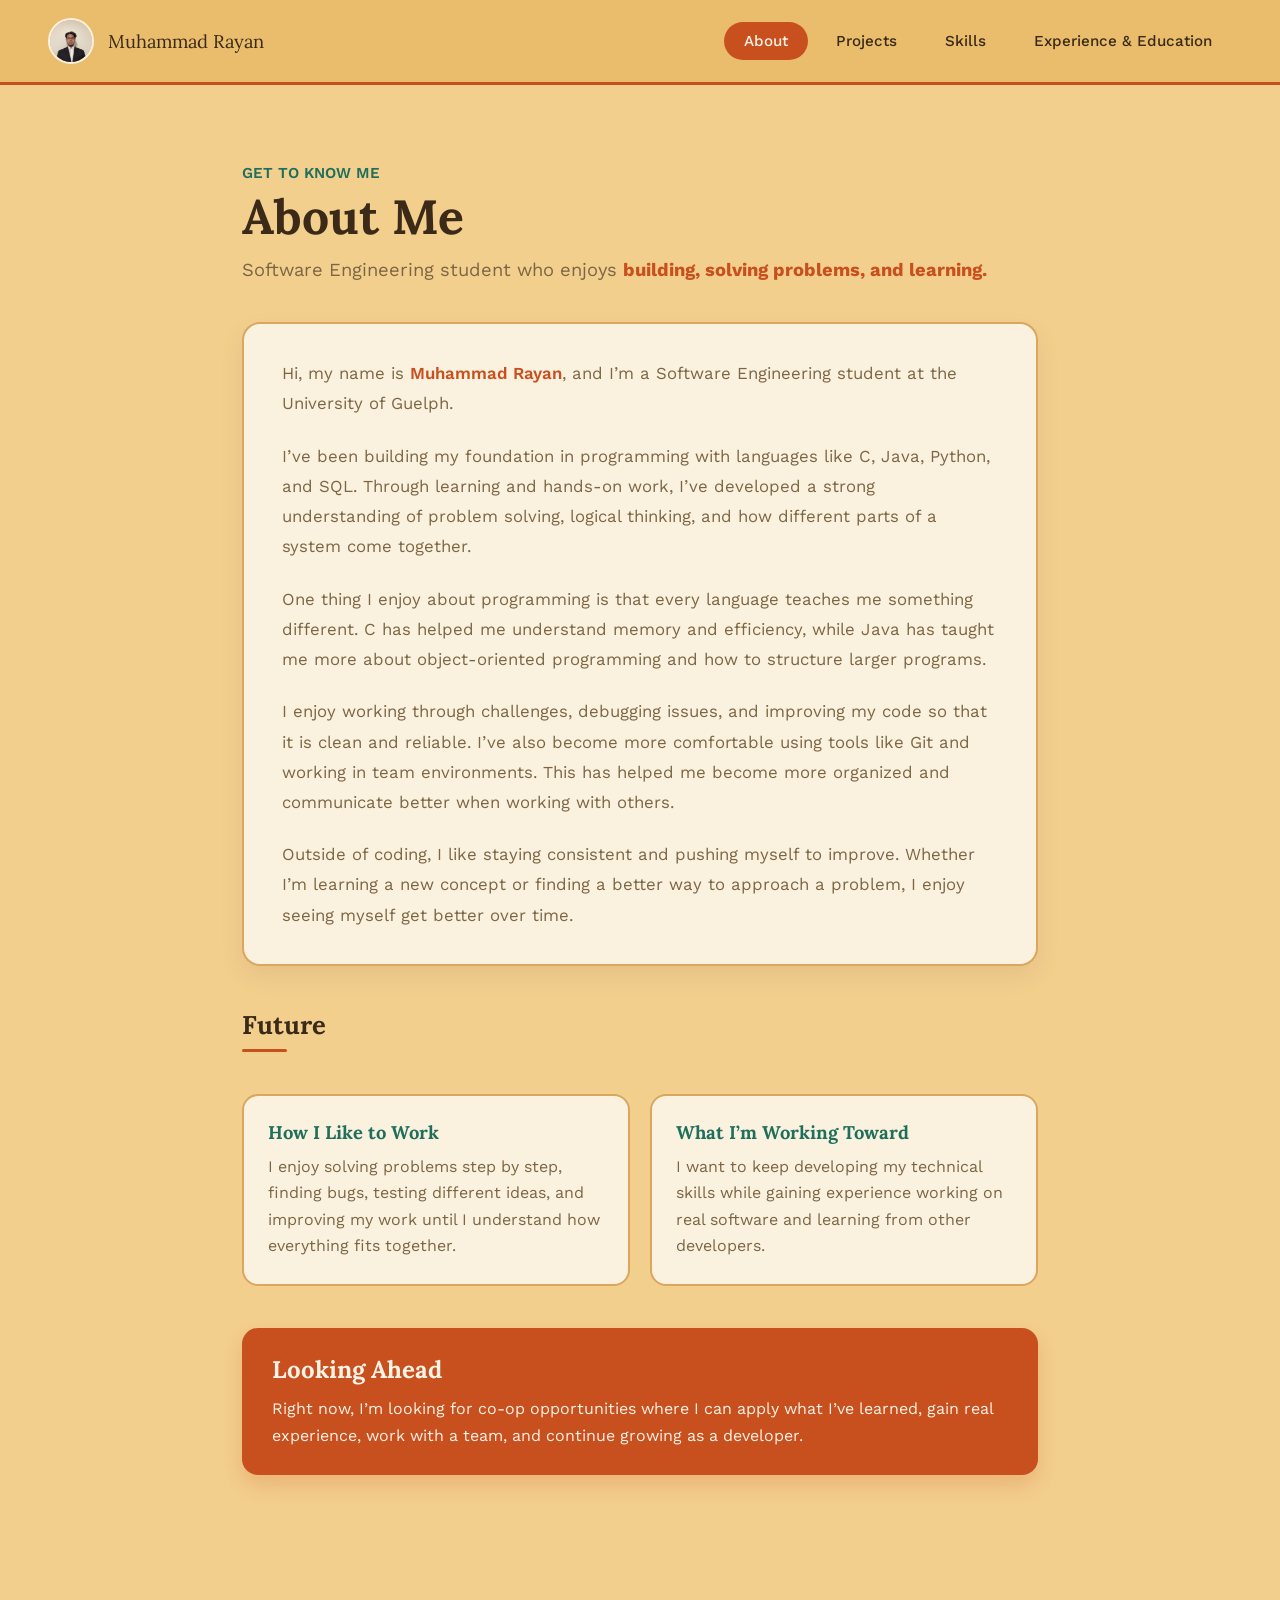
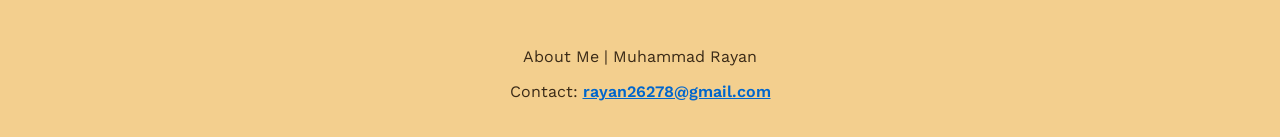
==== about.html @ ef11a51a "Add files via upload" ====
<!DOCTYPE html>
<html lang="en">
<head>
<meta charset="UTF-8">
<meta name="viewport" content="width=device-width, initial-scale=1.0">
<title>About Me</title>
<link rel="preconnect" href="https://fonts.googleapis.com">
<link rel="preconnect" href="https://fonts.gstatic.com" crossorigin>
<link href="https://fonts.googleapis.com/css2?family=Lora:ital,wght@0,500;0,600;1,500&family=Work+Sans:wght@400;500;600&display=swap" rel="stylesheet">
<link rel="stylesheet" href="style.css">
</head>
<body>

<header class="topbar">
  <a class="topbar-brand" href="home.html">
    <img class="topbar-photo" src="photo.jpg" alt="Your photo">
    <span class="topbar-name">Muhammad Rayan</span>
  </a>
  <nav class="topnav">
    <a class="active" href="about.html">About</a>
    <a href="projects.html">Projects</a>
    <a href="skills.html">Skills</a>
    <a href="experience.html">Experience &amp; Education</a>
  </nav>
</header>

<main class="page-content">

    <div class="about-hero">
        <p class="page-kicker">GET TO KNOW ME</p>

        <h1>About Me</h1>

        <p class="about-subtitle">
            Software Engineering student who enjoys
            <strong>building, solving problems, and learning.</strong>
        </p>
    </div>


    <!-- MAIN INTRODUCTION -->

    <div class="about-card">

        <p>
            Hi, my name is <span class="about-highlight">Muhammad Rayan</span>,
            and I’m a Software Engineering student at the
            University of Guelph.
        </p>

        <p>
            I’ve been building my foundation in programming with languages
            like C, Java, Python, and SQL. Through learning and hands-on work,
            I’ve developed a strong understanding of problem solving, logical
            thinking, and how different parts of a system come together.
        </p>

        <p>
            One thing I enjoy about programming is that every language teaches
            me something different. C has helped me understand memory and
            efficiency, while Java has taught me more about object-oriented
            programming and how to structure larger programs.
        </p>

        <p>
            I enjoy working through challenges, debugging issues, and improving
            my code so that it is clean and reliable. I’ve also become more
            comfortable using tools like Git and working in team environments.
            This has helped me become more organized and communicate better
            when working with others.
        </p>

        <p>
            Outside of coding, I like staying consistent and pushing myself
            to improve. Whether I’m learning a new concept or finding a better
            way to approach a problem, I enjoy seeing myself get better over
            time.
        </p>

    </div>


    <!-- PROGRAMMING -->

    <section class="about-section">

        <h2>Future</h2>

    </section>


    <!-- TWO CARDS -->

    <section class="about-section">

        <div class="about-grid">

            <div class="about-small-card">

                <h3>How I Like to Work</h3>

                <p>
                    I enjoy solving problems step by step, finding bugs,
                    testing different ideas, and improving my work until
                    I understand how everything fits together.
                </p>

            </div>


            <div class="about-small-card">

                <h3>What I’m Working Toward</h3>

                <p>
                    I want to keep developing my technical skills while
                    gaining experience working on real software and
                    learning from other developers.
                </p>

            </div>

        </div>

    </section>


    <!-- CO-OP GOAL -->

    <div class="about-goal">

        <h2>Looking Ahead</h2>

        <p>
            Right now, I’m looking for co-op opportunities where I can apply
            what I’ve learned, gain real experience, work with a team, and
            continue growing as a developer.
        </p>

    </div>

</main>

<footer style="text-align: center;">
    <p>About Me | Muhammad Rayan</p>
    <p>Contact: <a href="mailto:rayan26278@gmail.com">rayan26278@gmail.com</a></p>
</footer>


</body>
</html>
---- style.css ----
/* ============================================================
   SHARED STYLES — used by home.html, about.html, projects.html,
   skills.html, experience.html
   ============================================================ */

:root{
  --bg:          #f3cf8e;   /* vibrant warm beige */
  --bg-deep:     #eabd6c;   /* deeper beige, for header/footer bands */
  --bg-card:     #faf1de;   /* light card surface */
  --ink:         #3a2a17;   /* warm near-black text */
  --ink-soft:    #7c6644;   /* muted warm brown */
  --accent:      #c8501f;   /* rust orange — the pop colour */
  --accent-ink:  #fdf3e6;   /* text on top of accent */
  --teal:        #1f6f5c;   /* secondary accent */
  --divider:     #dba75f;
}

*{ box-sizing: border-box; }

html, body{
  margin: 0;
  padding: 0;
  background: var(--bg);
  color: var(--ink);
  font-family: 'Work Sans', sans-serif;
  -webkit-font-smoothing: antialiased;
}

h1, h2, h3{
  font-family: 'Lora', serif;
  margin: 0;
  color: var(--ink);
}

a{ color: inherit; text-decoration: none; }

img{ max-width: 100%; display: block; }

/* ---------------- TOP NAV (subpages) ---------------- */

.topbar{
  display: flex;
  align-items: center;
  justify-content: space-between;
  padding: 18px 48px;
  background: var(--bg-deep);
  border-bottom: 3px solid var(--accent);
  flex-wrap: wrap;
  gap: 16px;
}

.topbar-brand{
  display: flex;
  align-items: center;
  gap: 14px;
}

.topbar-photo{
  width: 46px;
  height: 46px;
  border-radius: 50%;
  object-fit: cover;
  border: 2px solid var(--bg-card);
}

.topbar-name{
  font-family: 'Lora', serif;
  font-size: 1.15rem;
}

.topnav{
  display: flex;
  gap: 8px;
  flex-wrap: wrap;
}

.topnav a{
  padding: 8px 18px;
  border-radius: 999px;
  font-size: 0.95rem;
  font-weight: 500;
  color: var(--ink);
  border: 2px solid transparent;
  transition: transform 0.15s ease, background 0.15s ease, color 0.15s ease, border-color 0.15s ease;
}

.topnav a:hover{
  transform: translateY(-2px);
  border-color: var(--accent);
}

.topnav a.active{
  background: var(--accent);
  color: var(--accent-ink);
}

/* ---------------- PAGE CONTENT WRAPPER ---------------- */

.page-content{
  max-width: 860px;
  margin: 0 auto;
  padding: 64px 32px 96px;
}

.page-content > h1{
  font-size: 2.2rem;
  margin-bottom: 8px;
}

.page-kicker{
  color: var(--teal);
  font-weight: 600;
  margin-bottom: 4px;
  font-size: 0.95rem;
}

.page-intro{
  color: var(--ink-soft);
  line-height: 1.75;
  max-width: 65ch;
  margin-top: 18px;
  font-size: 1.05rem;
}

/* ---------------- PROJECT CARDS ---------------- */

.project{
  background: var(--bg-card);
  border: 2px solid var(--divider);
  border-radius: 14px;
  padding: 24px 28px;
  margin-top: 22px;
  transition: transform 0.18s ease, border-color 0.18s ease, box-shadow 0.18s ease;
}

.project:hover{
  transform: translateY(-4px);
  border-color: var(--accent);
  box-shadow: 0 10px 22px rgba(200, 80, 31, 0.18);
}

.project h3{
  font-size: 1.2rem;
  margin-bottom: 8px;
}

.project p{
  margin: 0;
  color: var(--ink-soft);
  line-height: 1.65;
}

.project-tags{
  display: flex;
  gap: 8px;
  flex-wrap: wrap;
  margin-top: 14px;
}

.project-tags span{
  font-size: 0.8rem;
  background: var(--bg-deep);
  color: var(--ink);
  padding: 4px 12px;
  border-radius: 999px;
  border: 1px solid var(--divider);
}

/* ---------------- SKILLS ---------------- */

.skill-groups{
  display: grid;
  grid-template-columns: repeat(auto-fit, minmax(200px, 1fr));
  gap: 24px;
  margin-top: 32px;
}

.skill-group{
  background: var(--bg-card);
  border: 2px solid var(--divider);
  border-radius: 14px;
  padding: 22px 24px;
}

.skill-group h3{
  font-size: 1.05rem;
  color: var(--teal);
  margin-bottom: 14px;
}

.skill-group ul{
  list-style: none;
  padding: 0;
  margin: 0;
}

.skill-group li{
  padding: 6px 0;
  border-bottom: 1px dashed var(--divider);
  font-size: 0.96rem;
}

.skill-group li:last-child{ border-bottom: none; }

/* ---------------- TIMELINE (experience/education) ---------------- */

.timeline-item{
  display: flex;
  gap: 26px;
  margin-top: 28px;
}

.timeline-date{
  flex: 0 0 130px;
  color: var(--teal);
  font-weight: 600;
  font-size: 0.9rem;
  padding-top: 3px;
}

.timeline-body{
  border-left: 3px solid var(--accent);
  padding-left: 20px;
}

.timeline-body h3{
  font-size: 1.1rem;
  margin-bottom: 4px;
}

.timeline-body p{
  margin: 0;
  color: var(--ink-soft);
  line-height: 1.65;
}


/* ================= ABOUT ME PAGE ================= */

.about-hero {
    margin-top: 10px;
    margin-bottom: 42px;
}

.about-hero h1 {
    font-size: 3rem;
    margin-bottom: 12px;
}

.about-subtitle {
    font-size: 1.15rem;
    color: var(--ink-soft);
    margin: 0;
}

.about-subtitle strong {
    color: var(--accent);
}

/* Main about card */

.about-card {
    background: var(--bg-card);
    border: 2px solid var(--divider);
    border-radius: 18px;
    padding: 34px 38px;
    box-shadow: 0 10px 25px rgba(58, 42, 23, 0.08);
    transition: transform 0.2s ease, box-shadow 0.2s ease;
}

.about-card:hover {
    transform: translateY(-3px);
    box-shadow: 0 14px 30px rgba(58, 42, 23, 0.12);
}

.about-card p {
    color: var(--ink-soft);
    line-height: 1.8;
    font-size: 1.05rem;
    margin: 0 0 22px;
}

.about-card p:last-child {
    margin-bottom: 0;
}

/* Highlighted words */

.about-highlight {
    color: var(--accent);
    font-weight: 600;
}

/* Section headings */

.about-section {
    margin-top: 42px;
}

.about-section h2 {
    font-size: 1.6rem;
    margin-bottom: 18px;
}

.about-section h2::after {
    content: "";
    display: block;
    width: 45px;
    height: 3px;
    background: var(--accent);
    margin-top: 8px;
    border-radius: 10px;
}

/* Programming language tags */

.language-list {
    display: flex;
    flex-wrap: wrap;
    gap: 10px;
}

.language-tag {
    background: var(--bg-card);
    border: 2px solid var(--divider);
    border-radius: 999px;
    padding: 8px 16px;
    font-size: 0.92rem;
    font-weight: 600;
    transition: transform 0.18s ease, background 0.18s ease, color 0.18s ease;
}

.language-tag:hover {
    transform: translateY(-3px);
    background: var(--accent);
    color: var(--accent-ink);
    border-color: var(--accent);
}

/* Two small cards */

.about-grid {
    display: grid;
    grid-template-columns: 1fr 1fr;
    gap: 20px;
    margin-top: 20px;
}

.about-small-card {
    background: var(--bg-card);
    border: 2px solid var(--divider);
    border-radius: 16px;
    padding: 24px;
    transition: transform 0.18s ease, border-color 0.18s ease;
}

.about-small-card:hover {
    transform: translateY(-4px);
    border-color: var(--accent);
}

.about-small-card h3 {
    font-size: 1.15rem;
    color: var(--teal);
    margin-bottom: 10px;
}

.about-small-card p {
    color: var(--ink-soft);
    line-height: 1.65;
    margin: 0;
}

/* Co-op goal box */

.about-goal {
    margin-top: 42px;
    padding: 26px 30px;
    border-radius: 16px;
    background: var(--accent);
    color: var(--accent-ink);
    box-shadow: 0 10px 22px rgba(200, 80, 31, 0.22);
}

.about-goal h2 {
    color: var(--accent-ink);
    font-size: 1.5rem;
    margin-bottom: 10px;
}

.about-goal p {
    margin: 0;
    line-height: 1.7;
    font-size: 1rem;
}

/* Mobile */

@media (max-width: 640px) {

    .about-hero h1 {
        font-size: 2.4rem;
    }

    .about-card {
        padding: 26px 22px;
    }

    .about-grid {
        grid-template-columns: 1fr;
    }

    .about-goal {
        padding: 24px 22px;
    }
}

/* ================= PROJECTS PAGE ================= */

.projects-hero {
    margin-bottom: 42px;
}

.projects-hero h1 {
    font-size: 3rem;
    margin-bottom: 10px;
}


/* Project cards */

.project-featured {
    position: relative;
    display: flex;
    gap: 26px;
    padding: 30px 32px;
    overflow: hidden;
}


/* Project number */

.project-number {
    flex: 0 0 55px;

    width: 55px;
    height: 55px;

    display: flex;
    align-items: center;
    justify-content: center;

    border-radius: 50%;

    background: var(--accent);
    color: var(--accent-ink);

    font-family: 'Lora', serif;
    font-size: 1.1rem;
    font-weight: 600;

    transition: transform 0.2s ease;
}

.project-featured:hover .project-number {
    transform: scale(1.1) rotate(5deg);
}


/* Project content */

.project-content {
    flex: 1;
}


/* Project title */

.project-title-row {
    display: flex;
    align-items: center;
    gap: 14px;
    flex-wrap: wrap;
    margin-bottom: 14px;
}

.project-title-row h2 {
    font-size: 1.55rem;
    margin: 0;
}


/* Project type */

.project-type {
    font-size: 0.78rem;
    font-weight: 600;

    padding: 5px 11px;

    border-radius: 999px;

    background: var(--bg-deep);
    color: var(--teal);

    border: 1px solid var(--divider);
}


/* Project description */

.project-description {
    color: var(--ink-soft);
    line-height: 1.7;
    margin: 0 0 14px;
}


/* Award project */

.project-award {
    border-color: var(--accent);
    background: var(--bg-card);
}

.project-award-badge {
    font-size: 0.8rem;
    font-weight: 600;

    padding: 6px 12px;

    border-radius: 999px;

    background: var(--accent);
    color: var(--accent-ink);
}


/* Achievement */

.project-result {
    margin: 18px 0 0;

    padding: 12px 16px;

    border-left: 4px solid var(--teal);

    background: var(--bg);

    color: var(--ink);

    border-radius: 4px;
}

.project-result strong {
    color: var(--teal);
}


/* Project tags */

.project-tags {
    display: flex;
    flex-wrap: wrap;
    gap: 8px;
    margin-top: 20px;
}

.project-tags span {
    font-size: 0.8rem;

    background: var(--bg-deep);
    color: var(--ink);

    padding: 6px 12px;

    border-radius: 999px;

    border: 1px solid var(--divider);

    transition: transform 0.15s ease,
                background 0.15s ease,
                color 0.15s ease;
}

.project-tags span:hover {
    transform: translateY(-2px);

    background: var(--teal);
    color: white;

    border-color: var(--teal);
}


/* Bottom section */

.projects-footer {
    margin-top: 45px;

    padding: 26px 30px;

    border-top: 2px solid var(--divider);

    display: flex;
    align-items: center;
    justify-content: space-between;

    gap: 20px;
}

.projects-footer p {
    color: var(--ink-soft);
    margin: 0;
    line-height: 1.6;
}

.projects-next {
    flex-shrink: 0;

    padding: 10px 18px;

    border-radius: 999px;

    background: var(--accent);
    color: var(--accent-ink);

    font-weight: 600;

    transition: transform 0.18s ease,
                box-shadow 0.18s ease;
}

.projects-next:hover {
    transform: translateY(-3px);

    box-shadow: 0 8px 18px rgba(200, 80, 31, 0.3);
}


/* Mobile */

@media (max-width: 640px) {

    .projects-hero h1 {
        font-size: 2.4rem;
    }

    .project-featured {
        flex-direction: column;
        gap: 18px;
        padding: 26px 22px;
    }

    .project-number {
        width: 48px;
        height: 48px;
        flex-basis: 48px;
    }

    .project-title-row h2 {
        font-size: 1.35rem;
    }

    .projects-footer {
        flex-direction: column;
        align-items: flex-start;
    }

}

/* ================= GITHUB PROJECT LINK ================= */

.github-project-link {
    display: inline-block;

    margin-top: 18px;

    padding: 9px 16px;

    border-radius: 999px;

    background: var(--ink);
    color: var(--accent-ink);

    font-size: 0.88rem;
    font-weight: 600;

    transition: transform 0.18s ease,
                background 0.18s ease,
                box-shadow 0.18s ease;
}

.github-project-link:hover {
    transform: translateY(-3px);

    background: var(--teal);

    box-shadow: 0 7px 16px rgba(31, 111, 92, 0.25);
  
}

footer {
text-align: center;
margin-top: 40px;
padding: 20px;
}

footer a {
color: #0066cc;
text-decoration: underline;
font-weight: 600;
transition: 0.2s ease;
}

footer a:hover {
color: #003d99;
transform: translateY(-2px);
display: inline-block;
}

/* ================= SKILLS PAGE ================= */

.skills-hero {
margin-bottom: 45px;
}

.skills-hero h1 {
font-size: 3rem;
margin-bottom: 10px;
}

.skills-section {
margin-bottom: 50px;
}

.skills-section-heading {
display: flex;
align-items: center;
gap: 18px;
margin-bottom: 22px;
}

.skills-section-number {
width: 45px;
height: 45px;
flex-shrink: 0;
display: flex;
align-items: center;
justify-content: center;
border-radius: 50%;
background: var(--accent);
color: var(--accent-ink);
font-family: 'Lora', serif;
font-weight: 600;
}

.skills-section-heading h2 {
margin: 0 0 4px;
font-size: 1.6rem;
}

.skills-section-heading p {
margin: 0;
color: var(--ink-soft);
font-size: 0.95rem;
}

.skills-list {
display: grid;
grid-template-columns: repeat(3, 1fr);
gap: 18px;
}

.skill-card {
background: var(--bg-card);
border: 2px solid var(--divider);
border-radius: 16px;
padding: 22px;
transition: transform 0.2s ease,
border-color 0.2s ease,
box-shadow 0.2s ease;
}

.skill-card {
transform: translateY(-5px);
border-color: var(--accent);
box-shadow: 0 10px 22px rgba(58, 42, 23, 0.1);
}

.skill-card h3 {
margin: 0 0 9px;
font-size: 1.1rem;
color: var(--teal);
}

.skill-card p {
margin: 0;
color: var(--ink-soft);
line-height: 1.55;
font-size: 0.9rem;
}

@media (max-width: 800px) {

.skills-list {
    grid-template-columns: repeat(2, 1fr);
}

}

@media (max-width: 640px) {

.skills-hero h1 {
    font-size: 2.4rem;
}

.skills-list {
    grid-template-columns: 1fr;
}

.skills-section-heading {
    align-items: flex-start;
}

}

/* ================= EXPERIENCE & EDUCATION PAGE ================= */

.experience-hero {
margin-bottom: 50px;
}

.experience-hero h1 {
font-size: 3rem;
margin-bottom: 10px;
}

.timeline-section {
margin-bottom: 55px;
}

.section-title-row {
display: flex;
align-items: center;
gap: 18px;
margin-bottom: 25px;
}

.section-number {
width: 45px;
height: 45px;
flex-shrink: 0;
display: flex;
align-items: center;
justify-content: center;
border-radius: 50%;
background: var(--accent);
color: var(--accent-ink);
font-family: 'Lora', serif;
font-weight: 600;
}

.section-title-row h2 {
margin: 0 0 4px;
font-size: 1.6rem;
}

.section-title-row p {
margin: 0;
color: var(--ink-soft);
font-size: 0.95rem;
}

.timeline-card {
display: grid;
grid-template-columns: 180px 1fr;
gap: 30px;
background: var(--bg-card);
border: 2px solid var(--divider);
border-radius: 18px;
padding: 32px;
transition: transform 0.2s ease,
border-color 0.2s ease,
box-shadow 0.2s ease;
}

.timeline-card {
transform: translateY(-4px);
border-color: var(--accent);
box-shadow: 0 12px 26px rgba(58, 42, 23, 0.1);
}

.timeline-date {
color: var(--accent);
font-weight: 600;
line-height: 1.5;
}

.timeline-date span {
display: block;
margin-top: 5px;
color: var(--ink-soft);
font-size: 0.85rem;
font-weight: 400;
}

.timeline-content {
border-left: 2px solid var(--divider);
padding-left: 30px;
}

.timeline-kicker {
color: var(--teal);
font-size: 0.75rem;
font-weight: 600;
letter-spacing: 0.08em;
margin: 0 0 8px;
}

.timeline-content h3 {
margin: 0 0 4px;
font-size: 1.65rem;
}

.timeline-content h4 {
margin: 0 0 20px;
color: var(--teal);
font-size: 1rem;
font-weight: 600;
}

.timeline-content p {
color: var(--ink-soft);
line-height: 1.7;
margin: 0 0 15px;
}

.experience-tags {
display: flex;
flex-wrap: wrap;
gap: 8px;
margin-top: 22px;
}

.experience-tags span,
.coursework-list span {
background: var(--bg-deep);
border: 1px solid var(--divider);
border-radius: 999px;
padding: 6px 12px;
font-size: 0.8rem;
font-weight: 600;
transition: transform 0.15s ease,
background 0.15s ease;
}

.experience-tags span,
.coursework-list span {
transform: translateY(-2px);
background: var(--teal);
color: white;
}

.education-highlight {
display: grid;
grid-template-columns: repeat(3, 1fr);
gap: 12px;
margin: 20px 0 25px;
}

.education-highlight div {
background: var(--bg);
border: 1px solid var(--divider);
border-radius: 12px;
padding: 15px;
}

.education-highlight strong {
display: block;
color: var(--accent);
font-family: 'Lora', serif;
font-size: 1.1rem;
margin-bottom: 4px;
}

.education-highlight span {
color: var(--ink-soft);
font-size: 0.78rem;
}

.timeline-content h5 {
color: var(--ink);
font-size: 1rem;
margin: 25px 0 12px;
}

.coursework-list {
display: flex;
flex-wrap: wrap;
gap: 8px;
}

.journey-next {
margin-top: 45px;
padding: 30px;
background: var(--accent);
color: var(--accent-ink);
border-radius: 18px;
box-shadow: 0 10px 24px rgba(200, 80, 31, 0.2);
}

.journey-next h2 {
color: var(--accent-ink);
margin: 0 0 10px;
font-size: 1.5rem;
}

.journey-next p {
margin: 0 0 20px;
line-height: 1.7;
}

.journey-next a {
display: inline-block;
background: var(--accent-ink);
color: var(--accent);
padding: 9px 16px;
border-radius: 999px;
font-weight: 600;
transition: transform 0.18s ease,
box-shadow 0.18s ease;
}

.journey-next a {
transform: translateY(-3px);
box-shadow: 0 7px 16px rgba(58, 42, 23, 0.2);
}

@media (max-width: 800px) {

.timeline-card {
    grid-template-columns: 1fr;
    gap: 20px;
}

.timeline-content {
    border-left: none;
    border-top: 2px solid var(--divider);
    padding-left: 0;
    padding-top: 22px;
}

}

@media (max-width: 640px) {

.experience-hero h1 {
    font-size: 2.4rem;
}

.timeline-card {
    padding: 24px 20px;
}

.education-highlight {
    grid-template-columns: 1fr;
}

}

/* ---------------- RESPONSIVE ---------------- */

@media (max-width: 640px){
  .topbar{ padding: 16px 20px; }
  .page-content{ padding: 44px 20px 72px; }
  .timeline-item{ flex-direction: column; gap: 8px; }
  .timeline-date{ flex: none; }
}
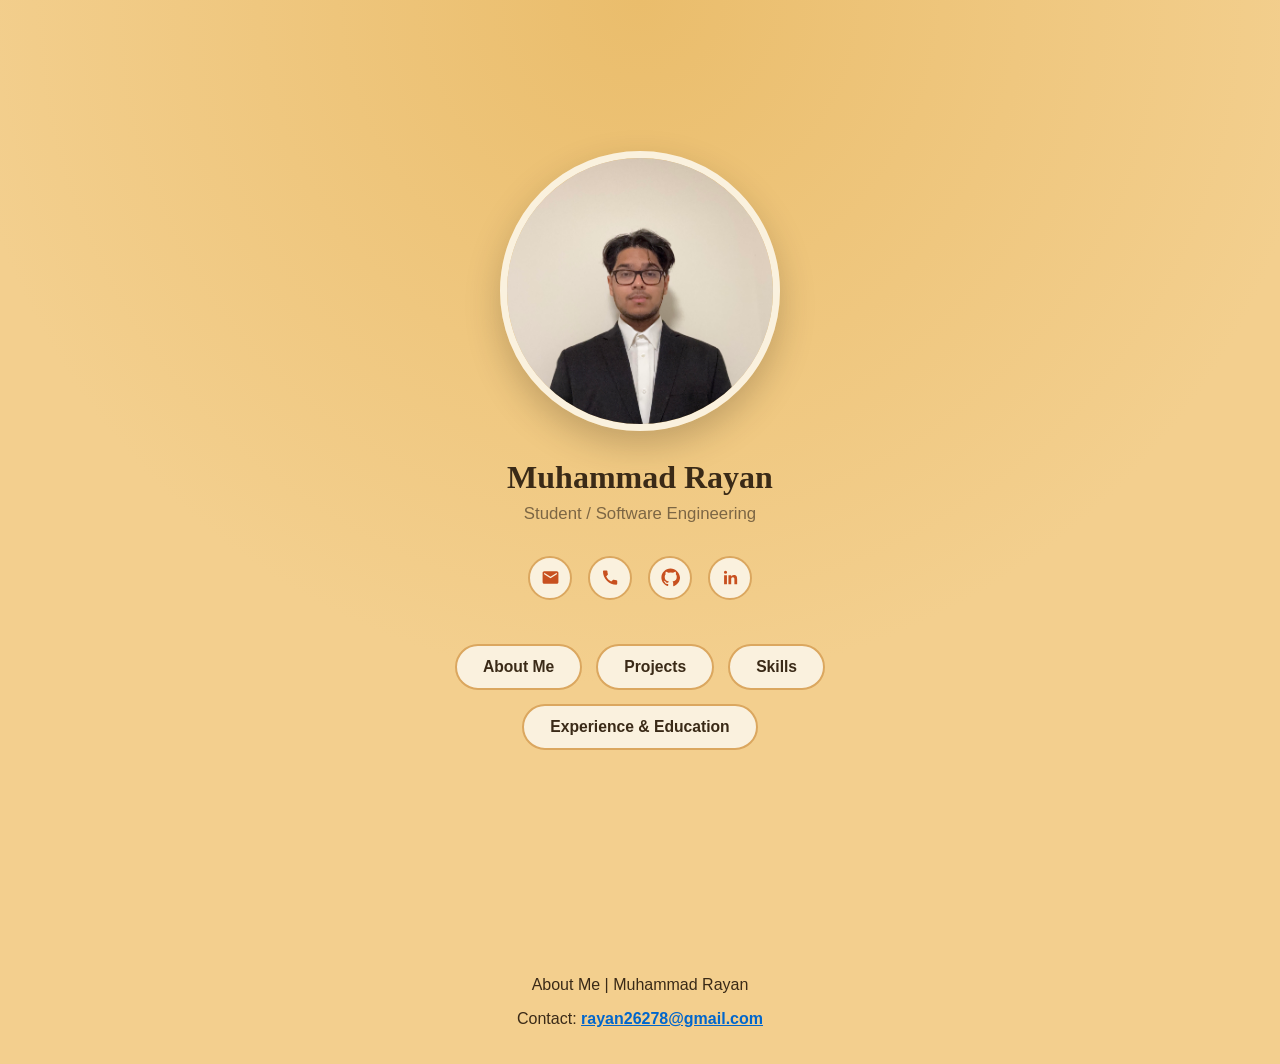
==== commit 7669ae54: "Update about.html" ====
--- a/about.html
+++ b/about.html
@@ -1,151 +1,31 @@
-<!DOCTYPE html>
+
+<!doctype html>
 <html lang="en">
+
 <head>
-<meta charset="UTF-8">
-<meta name="viewport" content="width=device-width, initial-scale=1.0">
-<title>About Me</title>
-<link rel="preconnect" href="https://fonts.googleapis.com">
-<link rel="preconnect" href="https://fonts.gstatic.com" crossorigin>
-<link href="https://fonts.googleapis.com/css2?family=Lora:ital,wght@0,500;0,600;1,500&family=Work+Sans:wght@400;500;600&display=swap" rel="stylesheet">
-<link rel="stylesheet" href="style.css">
+    <meta charset="utf-8">
+
+    <meta name="viewport" content="width=device-width, initial-scale=1">
+
+    <title>Muhammad Rayan | Portfolio</title>
+
+    <meta
+        http-equiv="refresh"
+        content="0;url=index.html#about"
+    >
+
+    <link
+        rel="canonical"
+        href="index.html#about"
+    >
 </head>
+
 <body>
+    <p>
+        Visit the
+        <a href="index.html#about">about section</a>
+        of my portfolio.
+    </p>
+</body>
 
-<header class="topbar">
-  <a class="topbar-brand" href="home.html">
-    <img class="topbar-photo" src="photo.jpg" alt="Your photo">
-    <span class="topbar-name">Muhammad Rayan</span>
-  </a>
-  <nav class="topnav">
-    <a class="active" href="about.html">About</a>
-    <a href="projects.html">Projects</a>
-    <a href="skills.html">Skills</a>
-    <a href="experience.html">Experience &amp; Education</a>
-  </nav>
-</header>
-
-<main class="page-content">
-
-    <div class="about-hero">
-        <p class="page-kicker">GET TO KNOW ME</p>
-
-        <h1>About Me</h1>
-
-        <p class="about-subtitle">
-            Software Engineering student who enjoys
-            <strong>building, solving problems, and learning.</strong>
-        </p>
-    </div>
-
-
-    <!-- MAIN INTRODUCTION -->
-
-    <div class="about-card">
-
-        <p>
-            Hi, my name is <span class="about-highlight">Muhammad Rayan</span>,
-            and I’m a Software Engineering student at the
-            University of Guelph.
-        </p>
-
-        <p>
-            I’ve been building my foundation in programming with languages
-            like C, Java, Python, and SQL. Through learning and hands-on work,
-            I’ve developed a strong understanding of problem solving, logical
-            thinking, and how different parts of a system come together.
-        </p>
-
-        <p>
-            One thing I enjoy about programming is that every language teaches
-            me something different. C has helped me understand memory and
-            efficiency, while Java has taught me more about object-oriented
-            programming and how to structure larger programs.
-        </p>
-
-        <p>
-            I enjoy working through challenges, debugging issues, and improving
-            my code so that it is clean and reliable. I’ve also become more
-            comfortable using tools like Git and working in team environments.
-            This has helped me become more organized and communicate better
-            when working with others.
-        </p>
-
-        <p>
-            Outside of coding, I like staying consistent and pushing myself
-            to improve. Whether I’m learning a new concept or finding a better
-            way to approach a problem, I enjoy seeing myself get better over
-            time.
-        </p>
-
-    </div>
-
-
-    <!-- PROGRAMMING -->
-
-    <section class="about-section">
-
-        <h2>Future</h2>
-
-    </section>
-
-
-    <!-- TWO CARDS -->
-
-    <section class="about-section">
-
-        <div class="about-grid">
-
-            <div class="about-small-card">
-
-                <h3>How I Like to Work</h3>
-
-                <p>
-                    I enjoy solving problems step by step, finding bugs,
-                    testing different ideas, and improving my work until
-                    I understand how everything fits together.
-                </p>
-
-            </div>
-
-
-            <div class="about-small-card">
-
-                <h3>What I’m Working Toward</h3>
-
-                <p>
-                    I want to keep developing my technical skills while
-                    gaining experience working on real software and
-                    learning from other developers.
-                </p>
-
-            </div>
-
-        </div>
-
-    </section>
-
-
-    <!-- CO-OP GOAL -->
-
-    <div class="about-goal">
-
-        <h2>Looking Ahead</h2>
-
-        <p>
-            Right now, I’m looking for co-op opportunities where I can apply
-            what I’ve learned, gain real experience, work with a team, and
-            continue growing as a developer.
-        </p>
-
-    </div>
-
-</main>
-
-<footer style="text-align: center;">
-    <p>About Me | Muhammad Rayan</p>
-    <p>Contact: <a href="mailto:rayan26278@gmail.com">rayan26278@gmail.com</a></p>
-</footer>
-
-
-</body>
 </html>
